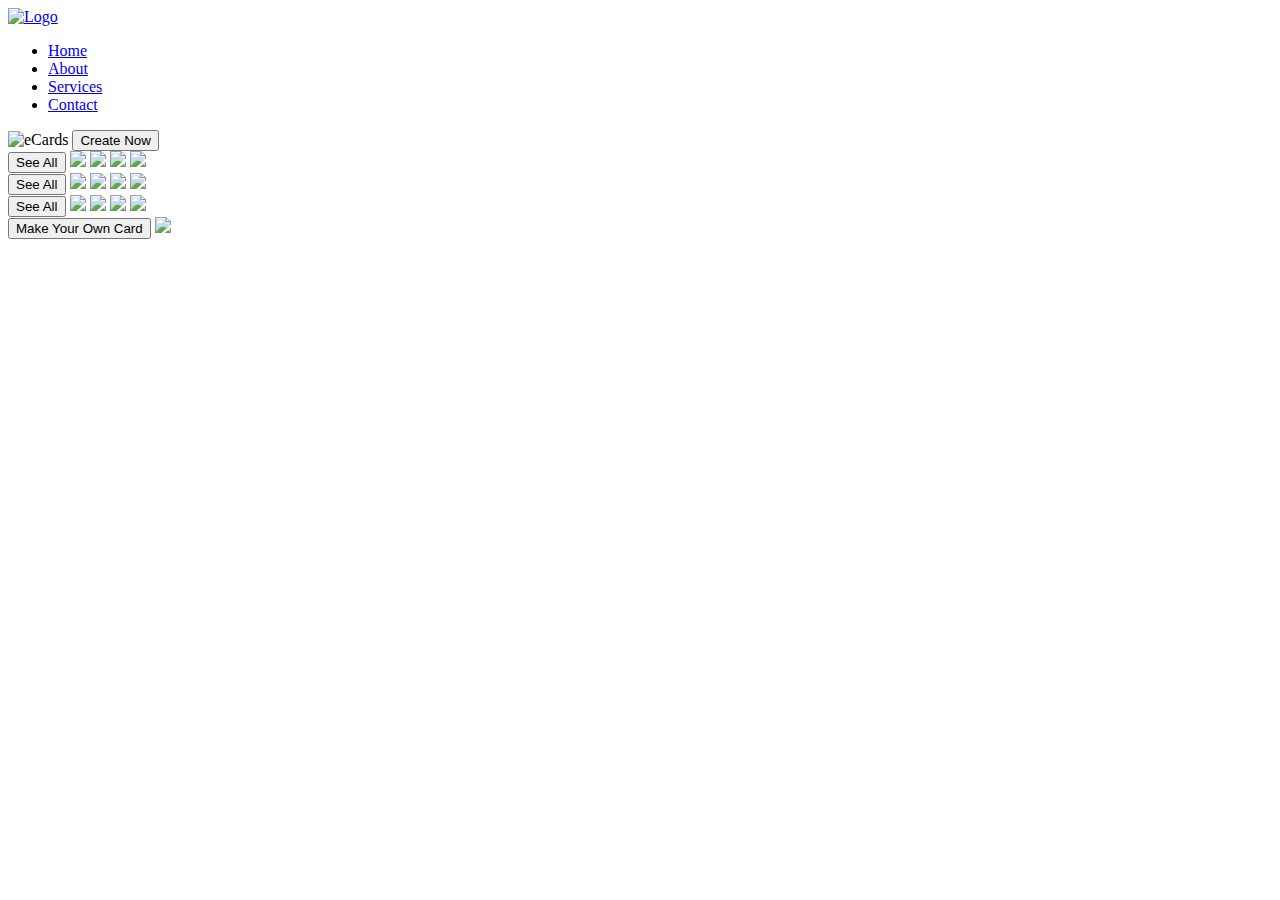
==== index.html @ 728c9b64 "add index.html" ====
<!DOCTYPE html>
<html>
  <head>
    <title>Services</title>
    <link rel="stylesheet" href="figmaAdv-style.css" />
  </head>
  <body>
    <div class="container">
      <header>
        <div class="logo">
          <a href="#"><img src="Temp Logo.png" alt="Logo" height="50" /></a>
        </div>
        <nav>
          <ul class="nav-links">
            <li><a href="figmatoHTML.html">Home</a></li>
            <li><a href="#">About</a></li>
            <li><a href="#">Services</a></li>
            <li><a href="#">Contact</a></li>
          </ul>
        </nav>
      </header>
      <section class="main">
        <div class="hero">
          <img src="eCards.jpg" alt="eCards" />
          <a href="#"><button>Create Now</button></a>
        </div>
        <div class="birthday cards">
          <a href="#"><button>See All</button></a>
          <a href="#"><img src="birthdaycard1.jpg" /></a>
          <a href="#"><img src="birthdaycard2.jpg" /></a>
          <a href="#"><img src="birthdaycard3.jpg" /></a>
          <a href="#"><img src="birthdaycard4.jpg" /></a>
        </div>
        <div class="welcome cards">
          <a href="#"><button>See All</button></a>
          <a href="#"><img src="welcomecard1.jpg" /></a>
          <a href="#"><img src="welcome2.jpg" /></a>
          <a href="#"><img src="welcome3.jpg" /></a>
          <a href="#"><img src="welcome4.jpg" /></a>
        </div>
        <div class="thankyou cards">
          <a href="#"><button>See All</button></a>
          <a href="#"><img src="thankyou1.jpg" /></a>
          <a href="#"><img src="thankyou2.jpg" /></a>
          <a href="#"><img src="thankyou3.jpg" /></a>
          <a href="#"><img src="thankyou4.jpg" /></a>
        </div>
        <div class="customized cards">
          <a href="#"><button>Make Your Own Card</button></a>
          <a href="#"><img src="customized.jpg" /></a>
        </div>
      </section>
    </div>
  </body>
</html>
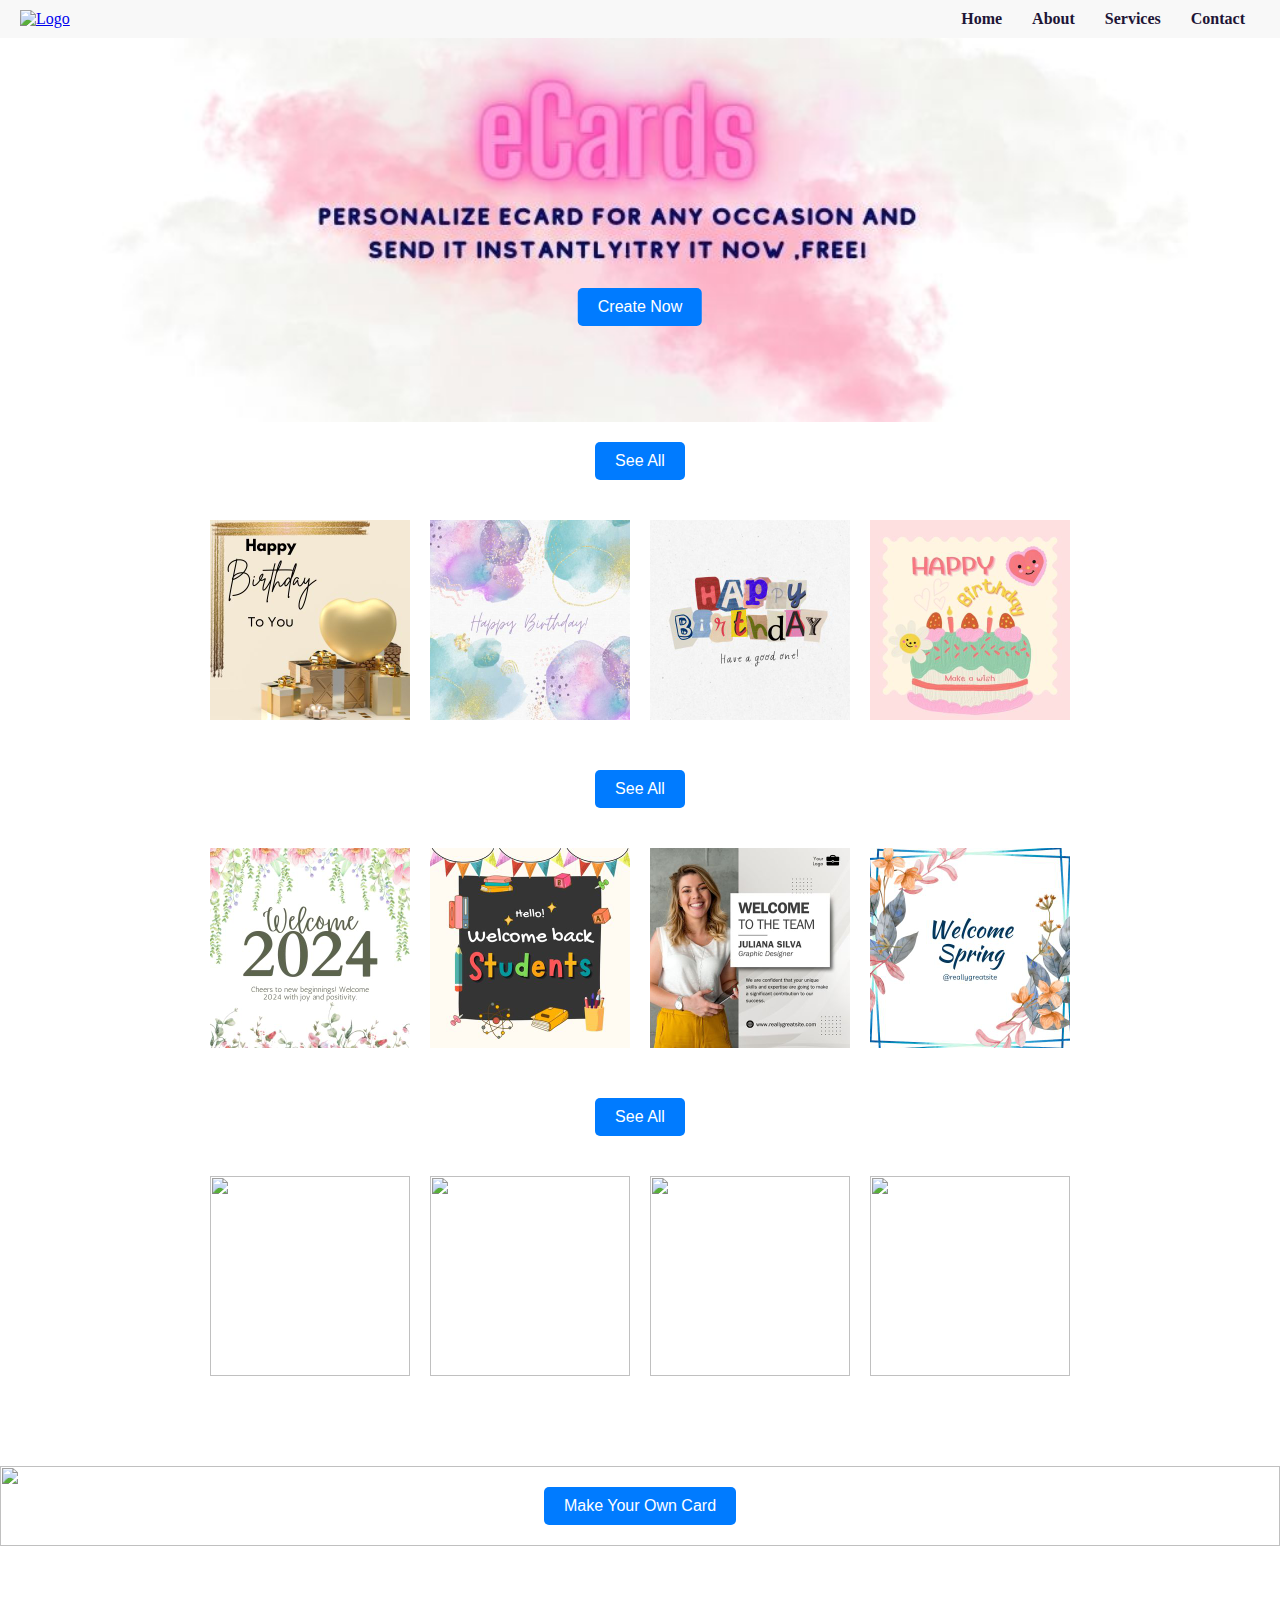
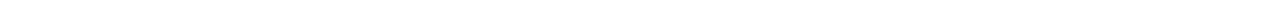
==== commit cb80431e: "change images path" ====
--- a/index.html
+++ b/index.html
@@ -2,7 +2,7 @@
 <html>
   <head>
     <title>Services</title>
-    <link rel="stylesheet" href="figmaAdv-style.css" />
+    <link rel="stylesheet" href="style.css" />
   </head>
   <body>
     <div class="container">
@@ -21,22 +21,22 @@
       </header>
       <section class="main">
         <div class="hero">
-          <img src="eCards.jpg" alt="eCards" />
+          <img src="./images/eCards.jpg" alt="eCards" />
           <a href="#"><button>Create Now</button></a>
         </div>
         <div class="birthday cards">
           <a href="#"><button>See All</button></a>
-          <a href="#"><img src="birthdaycard1.jpg" /></a>
-          <a href="#"><img src="birthdaycard2.jpg" /></a>
-          <a href="#"><img src="birthdaycard3.jpg" /></a>
-          <a href="#"><img src="birthdaycard4.jpg" /></a>
+          <a href="#"><img src="./images/birthdaycard1.jpg" /></a>
+          <a href="#"><img src="./images/birthdaycard2.jpg" /></a>
+          <a href="#"><img src="./images/birthdaycard3.jpg" /></a>
+          <a href="#"><img src="./images/birthdaycard4.jpg" /></a>
         </div>
         <div class="welcome cards">
           <a href="#"><button>See All</button></a>
-          <a href="#"><img src="welcomecard1.jpg" /></a>
-          <a href="#"><img src="welcome2.jpg" /></a>
-          <a href="#"><img src="welcome3.jpg" /></a>
-          <a href="#"><img src="welcome4.jpg" /></a>
+          <a href="#"><img src="./images/welcomecard1.jpg" /></a>
+          <a href="#"><img src="./images/welcome2.jpg" /></a>
+          <a href="#"><img src="./images/welcome3.jpg" /></a>
+          <a href="#"><img src="./images/welcome4.jpg" /></a>
         </div>
         <div class="thankyou cards">
           <a href="#"><button>See All</button></a>
--- a/style.css
+++ b/style.css
@@ -0,0 +1,249 @@
+* {
+  margin: 0;
+  padding: 0;
+  box-sizing: border-box;
+}
+header {
+  display: flex;
+  justify-content: space-between;
+  align-items: center;
+  padding: 10px 20px;
+  background-color: #f8f8f8;
+}
+.logo img {
+  height: 50px;
+  width: auto;
+}
+nav {
+  text-align: center;
+}
+.nav-links {
+  list-style: none;
+  display: flex;
+  justify-content: center;
+  align-items: center;
+}
+.nav-links li {
+  margin: 0 15px;
+}
+
+.nav-links a {
+  text-decoration: none;
+  color: #1e1536;
+  font-weight: bolder;
+}
+
+.nav-links a:hover {
+  color: #ff99f0;
+}
+.hero {
+  position: relative;
+  text-align: center;
+}
+.hero img {
+  width: 100%;
+  height: auto;
+  display: block;
+}
+.hero a {
+  position: absolute;
+  top: 70%;
+  left: 50%;
+  transform: translate(-50%, -50%);
+  text-decoration: none;
+}
+.hero button {
+  background-color: #007bff;
+  color: white;
+  border: none;
+  padding: 10px 20px;
+  cursor: pointer;
+  font-size: 16px;
+  border-radius: 5px;
+}
+.hero button:hover {
+  background-color: #0e335b;
+}
+.birthday.cards {
+  display: flex;
+  flex-wrap: wrap;
+  justify-content: center;
+  gap: 20px;
+  padding: 20px 0;
+}
+.birthday.cards a {
+  text-decoration: none;
+  display: flex;
+  justify-content: center;
+  align-items: center;
+  flex-direction: column;
+}
+.birthday.cards img {
+  width: 200px;
+  height: 200px;
+  object-fit: cover;
+  margin-bottom: 10px;
+}
+.birthday.cards button {
+  margin-bottom: 20px;
+  cursor: pointer;
+  padding: 10px 20px;
+  background-color: #007bff;
+  color: white;
+  border: none;
+  border-radius: 5px;
+  font-size: 16px;
+}
+.birthday.cards > a:first-child {
+  justify-content: center;
+  width: 100%;
+}
+.birthday.cards {
+  display: flex;
+  flex-wrap: wrap;
+  justify-content: center;
+  gap: 20px;
+  padding: 20px 0;
+}
+
+.birthday.cards a {
+  text-decoration: none;
+  display: flex;
+  justify-content: center;
+  align-items: center;
+  flex-direction: column;
+}
+.birthday.cards img {
+  width: 200px;
+  height: 200px;
+  object-fit: cover;
+  margin-bottom: 10px;
+}
+
+.birthday.cards button {
+  margin-bottom: 20px;
+  cursor: pointer;
+  padding: 10px 20px;
+  background-color: #007bff;
+  color: white;
+  border: none;
+  border-radius: 5px;
+  font-size: 16px;
+}
+
+.birthday.cards > a:first-child {
+  justify-content: center;
+  width: 100%;
+}
+
+.welcome.cards {
+  display: flex;
+  flex-wrap: wrap;
+  justify-content: center;
+  gap: 20px;
+  padding: 20px 0;
+}
+
+.welcome.cards a {
+  text-decoration: none;
+  display: flex;
+  justify-content: center;
+  align-items: center;
+  flex-direction: column;
+}
+
+.welcome.cards img {
+  width: 200px;
+  height: 200px;
+  object-fit: cover;
+  margin-bottom: 10px;
+}
+
+.welcome.cards button {
+  margin-bottom: 20px;
+  cursor: pointer;
+  padding: 10px 20px;
+  background-color: #007bff;
+  color: white;
+  border: none;
+  border-radius: 5px;
+  font-size: 16px;
+}
+.welcome.cards > a:first-child {
+  justify-content: center;
+  width: 100%;
+}
+.thankyou.cards {
+  display: flex;
+  flex-wrap: wrap;
+  justify-content: center;
+  gap: 20px;
+  padding: 20px 0;
+}
+
+.thankyou.cards a {
+  text-decoration: none;
+  display: flex;
+  justify-content: center;
+  align-items: center;
+  flex-direction: column;
+}
+
+.thankyou.cards img {
+  width: 200px;
+  height: 200px;
+  object-fit: cover;
+  margin-bottom: 10px;
+}
+
+.thankyou.cards button {
+  margin-bottom: 20px;
+  cursor: pointer;
+  padding: 10px 20px;
+  background-color: #007bff;
+  color: white;
+  border: none;
+  border-radius: 5px;
+  font-size: 16px;
+}
+.thankyou.cards > a:first-child {
+  justify-content: center;
+  width: 100%;
+}
+
+.customized.cards {
+  position: relative;
+  text-align: center;
+  margin-bottom: 20px;
+}
+
+.customized.cards img {
+  width: 100%;
+  height: 80px;
+  display: block;
+}
+
+.customized.cards a {
+  position: absolute;
+  top: 50%;
+  left: 50%;
+  transform: translate(-50%, -50%);
+  width: 100%;
+  text-decoration: none;
+}
+
+.customized.cards button {
+  background-color: #007bff;
+  color: white;
+  border: none;
+  padding: 10px 20px;
+  cursor: pointer;
+  font-size: 16px;
+  border-radius: 5px;
+
+  display: inline-block;
+}
+
+.customized.cards {
+  min-height: 200px;
+}
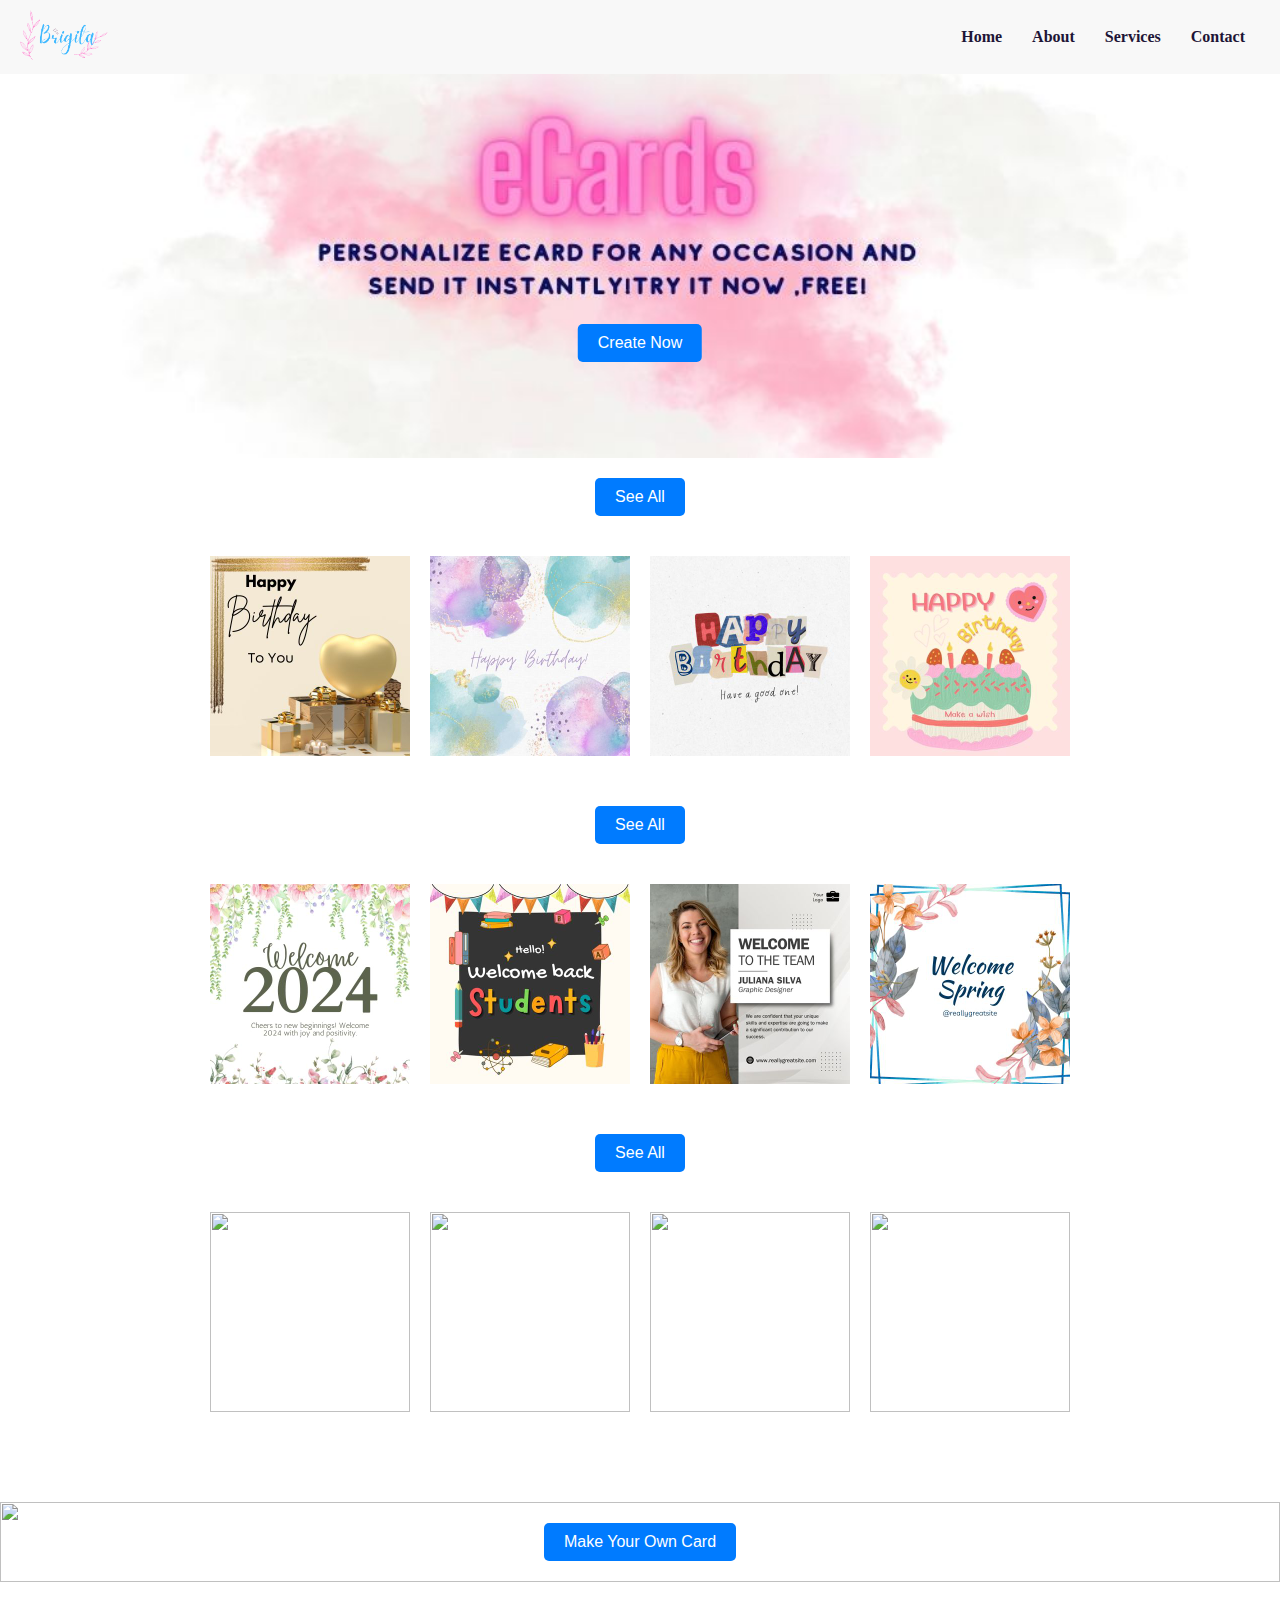
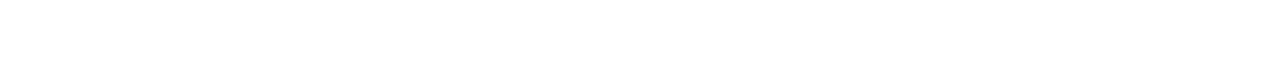
==== commit f485426a: "change images path" ====
--- a/index.html
+++ b/index.html
@@ -8,7 +8,9 @@
     <div class="container">
       <header>
         <div class="logo">
-          <a href="#"><img src="Temp Logo.png" alt="Logo" height="50" /></a>
+          <a href="#"
+            ><img src="./images/logo-e-card.png" alt="Logo" height="50"
+          /></a>
         </div>
         <nav>
           <ul class="nav-links">
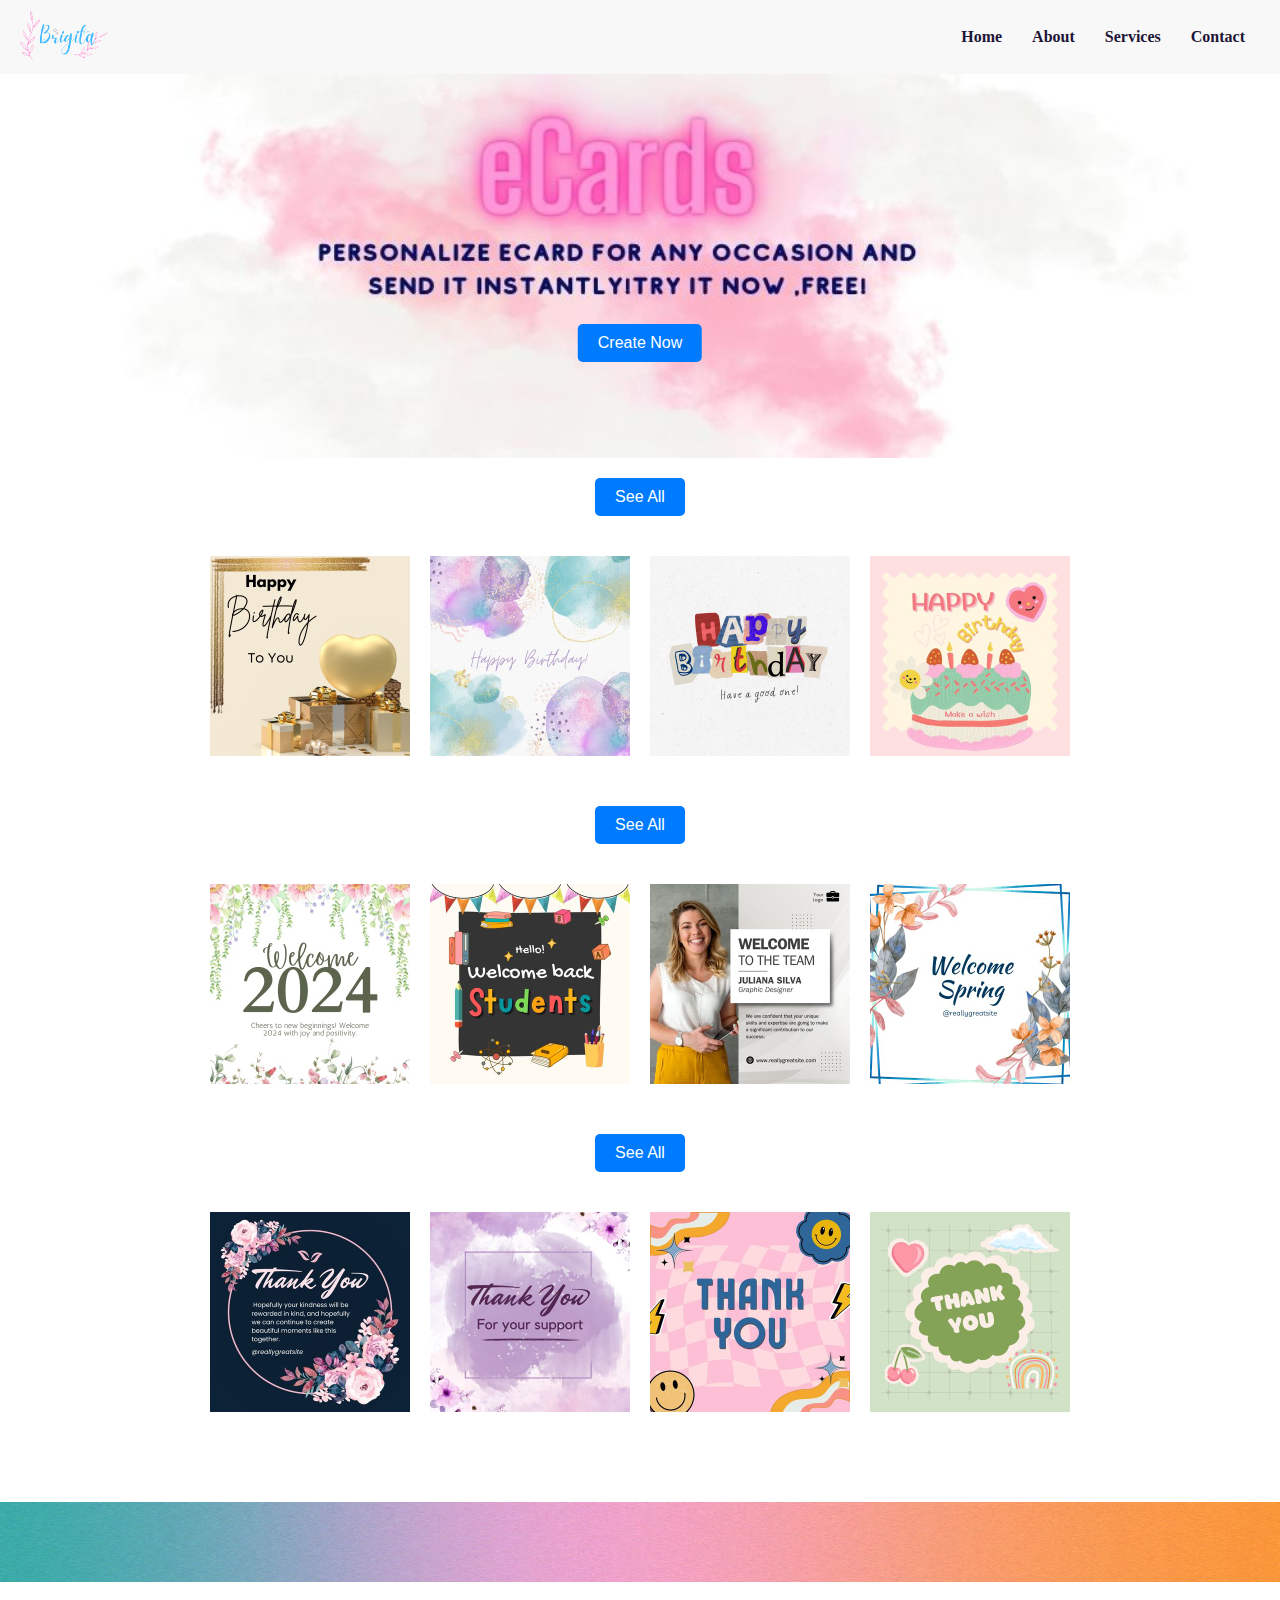
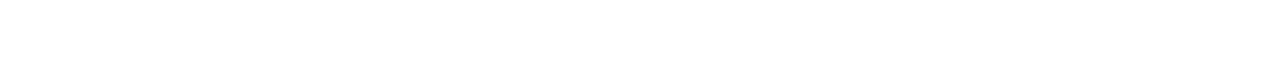
==== commit 178245e0: "Initial commit" ====
--- a/index.html
+++ b/index.html
@@ -42,14 +42,14 @@
         </div>
         <div class="thankyou cards">
           <a href="#"><button>See All</button></a>
-          <a href="#"><img src="thankyou1.jpg" /></a>
-          <a href="#"><img src="thankyou2.jpg" /></a>
-          <a href="#"><img src="thankyou3.jpg" /></a>
-          <a href="#"><img src="thankyou4.jpg" /></a>
+          <a href="#"><img src="./images/thankyou1.jpg" /></a>
+          <a href="#"><img src="./images/thankyou2.jpg" /></a>
+          <a href="#"><img src="./images/thankyou3.jpg" /></a>
+          <a href="#"><img src="./images/thankyou4.jpg" /></a>
         </div>
         <div class="customized cards">
           <a href="#"><button>Make Your Own Card</button></a>
-          <a href="#"><img src="customized.jpg" /></a>
+          <a href="#"><img src="./images/customized.jpg" /></a>
         </div>
       </section>
     </div>
